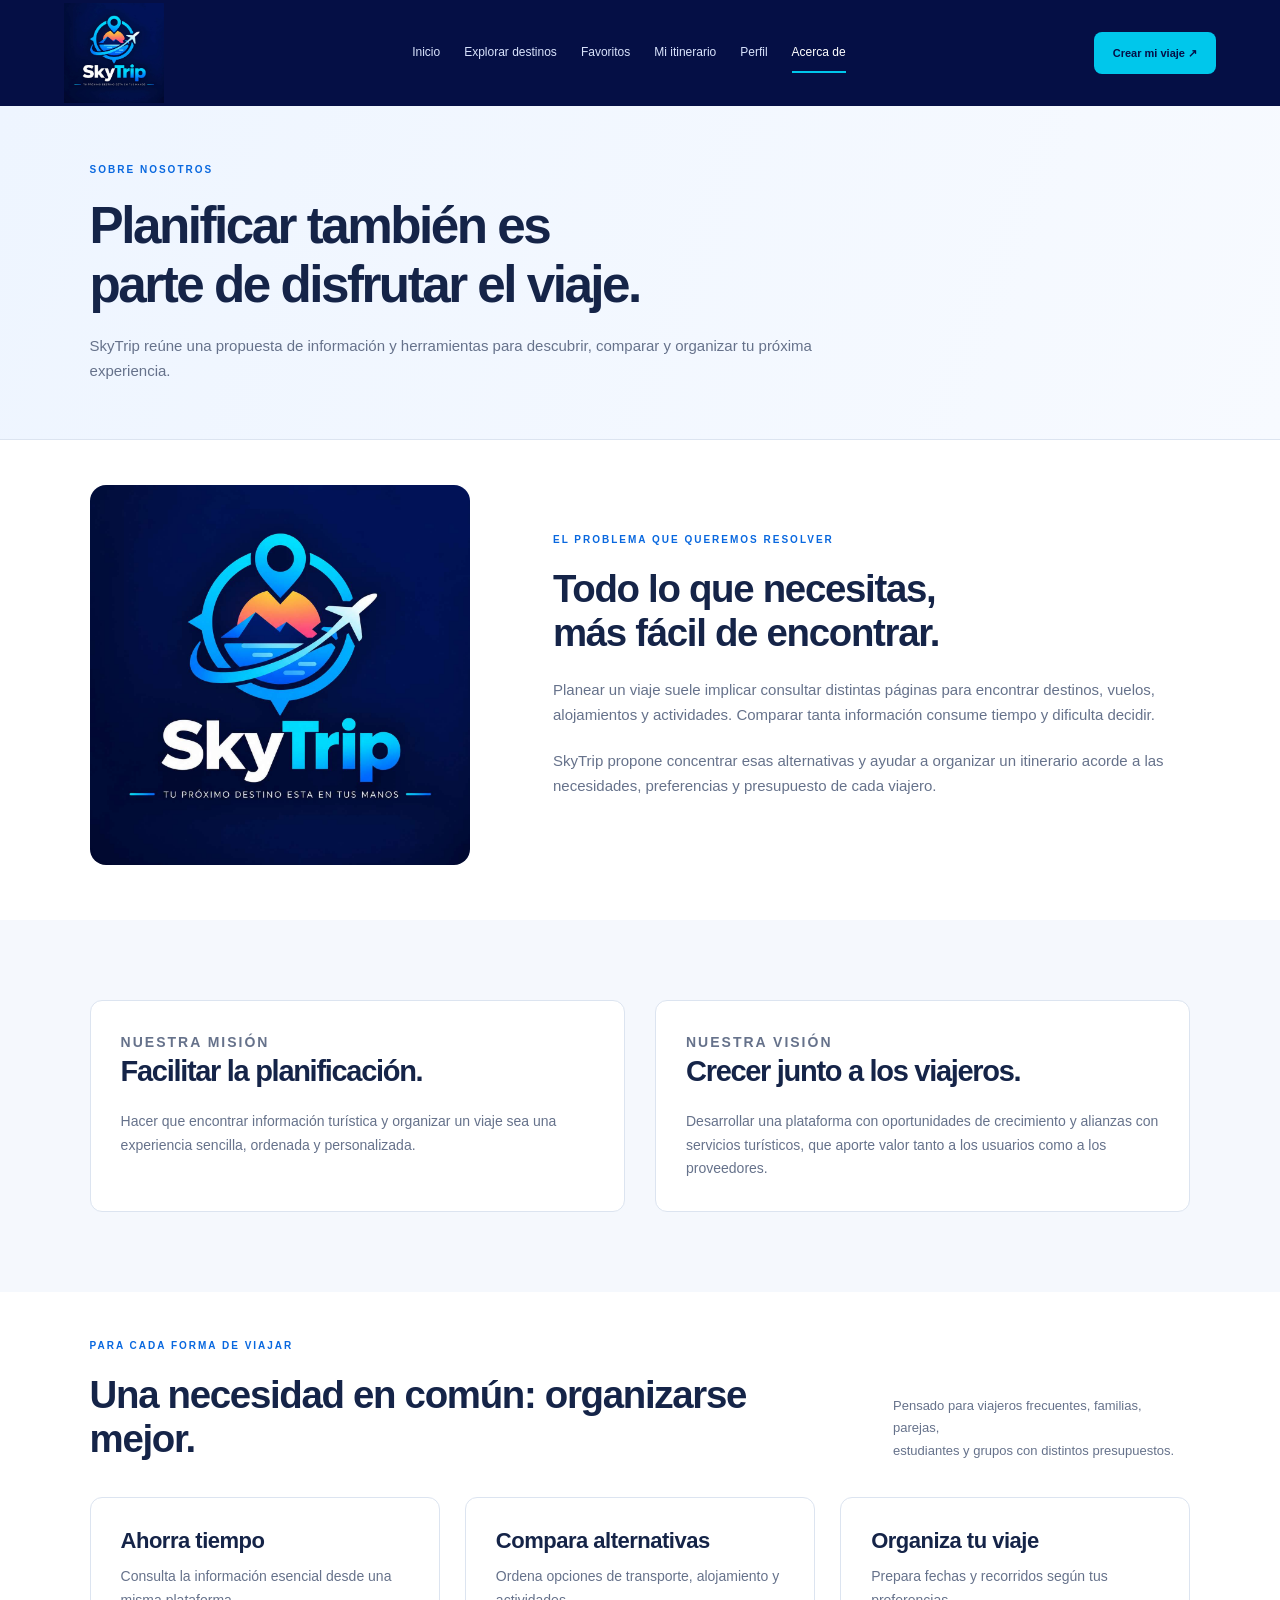
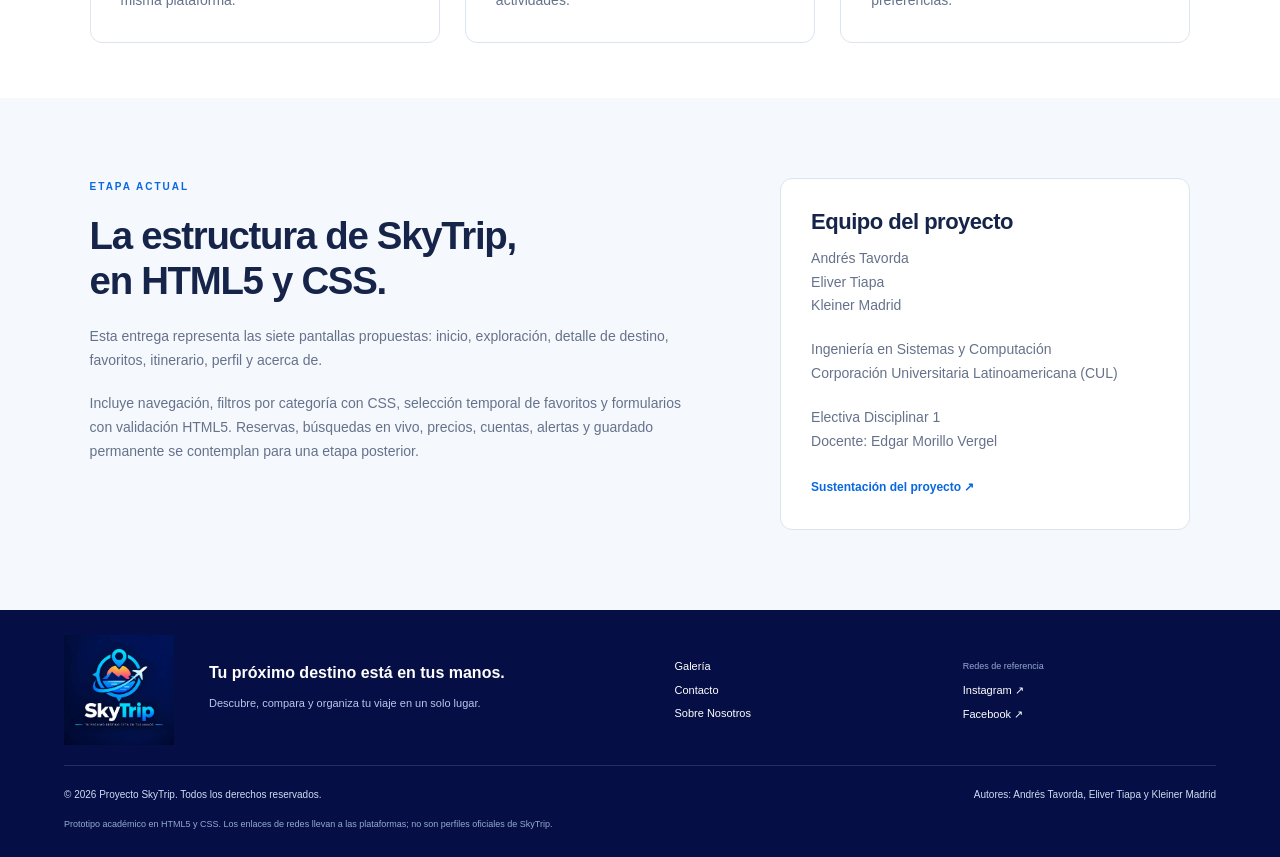
==== acerca.html @ 0e2a4b4e "Desarrollar estructura SkyTrip segun documento con HTML y CSS" ====
<!doctype html>
<html lang="es"><head><meta charset="utf-8"><meta name="viewport" content="width=device-width, initial-scale=1"><meta name="description" content="Proyecto SkyTrip: descubre destinos, compara alternativas y organiza tu itinerario."><meta name="theme-color" content="#050f45"><title>Acerca de · Proyecto SkyTrip</title><link rel="icon" href="assets/logo-skytrip.jpg"><link rel="stylesheet" href="styles.css"></head>
<body><a class="skip" href="#contenido">Saltar al contenido</a>
<header><a class="brand" href="index.html" aria-label="SkyTrip, inicio"><img src="assets/logo-skytrip.jpg" alt="Logo original SkyTrip: avión, ubicación, montañas y mar" width="100" height="100"></a><nav aria-label="Navegación principal"><a href="index.html">Inicio</a><a href="explorar.html">Explorar destinos</a><a href="favoritos.html">Favoritos</a><a href="itinerario.html">Mi itinerario</a><a href="perfil.html">Perfil</a><a href="acerca.html" aria-current="page">Acerca de</a></nav><a class="button small" href="itinerario.html">Crear mi viaje ↗</a></header>
<main id="contenido"><section class="page-intro"><p class="eyebrow">SOBRE NOSOTROS</p><h1>Planificar también es<br>parte de disfrutar el viaje.</h1><p>SkyTrip reúne una propuesta de información y herramientas para descubrir, comparar y organizar tu próxima experiencia.</p></section><section class="section compact about-intro"><img class="about-logo" src="assets/logo-skytrip.jpg" alt="Logo original incluido en el documento de SkyTrip"><div><p class="eyebrow">EL PROBLEMA QUE QUEREMOS RESOLVER</p><h2>Todo lo que necesitas,<br>más fácil de encontrar.</h2><p>Planear un viaje suele implicar consultar distintas páginas para encontrar destinos, vuelos, alojamientos y actividades. Comparar tanta información consume tiempo y dificulta decidir.</p><p>SkyTrip propone concentrar esas alternativas y ayudar a organizar un itinerario acorde a las necesidades, preferencias y presupuesto de cada viajero.</p></div></section><section class="section mission-grid"><article class="info-card"><p class="eyebrow">NUESTRA MISIÓN</p><h2>Facilitar la planificación.</h2><p>Hacer que encontrar información turística y organizar un viaje sea una experiencia sencilla, ordenada y personalizada.</p></article><article class="info-card"><p class="eyebrow">NUESTRA VISIÓN</p><h2>Crecer junto a los viajeros.</h2><p>Desarrollar una plataforma con oportunidades de crecimiento y alianzas con servicios turísticos, que aporte valor tanto a los usuarios como a los proveedores.</p></article></section><section class="section compact"><div class="section-heading"><div><p class="eyebrow">PARA CADA FORMA DE VIAJAR</p><h2>Una necesidad en común: organizarse mejor.</h2></div><p>Pensado para viajeros frecuentes, familias, parejas,<br>estudiantes y grupos con distintos presupuestos.</p></div><div class="cards"><article class="info-card"><h3>Ahorra tiempo</h3><p>Consulta la información esencial desde una misma plataforma.</p></article><article class="info-card"><h3>Compara alternativas</h3><p>Ordena opciones de transporte, alojamiento y actividades.</p></article><article class="info-card"><h3>Organiza tu viaje</h3><p>Prepara fechas y recorridos según tus preferencias.</p></article></div></section><section class="section project-stage"><div><p class="eyebrow">ETAPA ACTUAL</p><h2>La estructura de SkyTrip,<br>en HTML5 y CSS.</h2><p>Esta entrega representa las siete pantallas propuestas: inicio, exploración, detalle de destino, favoritos, itinerario, perfil y acerca de.</p><p>Incluye navegación, filtros por categoría con CSS, selección temporal de favoritos y formularios con validación HTML5. Reservas, búsquedas en vivo, precios, cuentas, alertas y guardado permanente se contemplan para una etapa posterior.</p></div><div class="credits-panel"><h3>Equipo del proyecto</h3><p>Andrés Tavorda<br>Eliver Tiapa<br>Kleiner Madrid</p><p>Ingeniería en Sistemas y Computación<br>Corporación Universitaria Latinoamericana (CUL)</p><p>Electiva Disciplinar 1<br>Docente: Edgar Morillo Vergel</p><a class="text-link" href="https://youtu.be/shBnPCukNRo" target="_blank" rel="noopener noreferrer">Sustentación del proyecto ↗</a></div></section></main>
<footer><div class="footer-top"><a href="index.html"><img src="assets/logo-skytrip.jpg" alt="SkyTrip" width="110" height="110"></a><div><strong>Tu próximo destino está en tus manos.</strong><p>Descubre, compara y organiza tu viaje en un solo lugar.</p></div><div><a href="index.html#galeria">Galería</a><a href="index.html#contacto">Contacto</a><a href="acerca.html">Sobre Nosotros</a></div><div><small>Redes de referencia</small><a href="https://www.instagram.com/" target="_blank" rel="noopener noreferrer">Instagram ↗</a><a href="https://www.facebook.com/" target="_blank" rel="noopener noreferrer">Facebook ↗</a></div></div><div class="footer-bottom"><span>© 2026 Proyecto SkyTrip. Todos los derechos reservados.</span><span>Autores: Andrés Tavorda, Eliver Tiapa y Kleiner Madrid</span></div><small>Prototipo académico en HTML5 y CSS. Los enlaces de redes llevan a las plataformas; no son perfiles oficiales de SkyTrip.</small></footer></body></html>
---- styles.css ----
/* Proyecto SkyTrip: HTML5 y CSS */
:root{--navy:#050f45;--blue:#0968df;--cyan:#00c7eb;--ink:#152448;--muted:#66728b;--paper:#f5f8fd;--line:#dce4f0}
*{box-sizing:border-box}html{scroll-behavior:smooth;scroll-padding-top:25px}body{margin:0;color:var(--ink);background:white;font:15px/1.7 Arial,Helvetica,sans-serif}a{color:inherit;text-decoration:none}img{display:block;max-width:100%}button,input,textarea,select{font:inherit}a,button,input,select,textarea,summary{touch-action:manipulation}a:focus-visible,button:focus-visible,input:focus-visible,textarea:focus-visible,select:focus-visible,summary:focus-visible{outline:3px solid #ef9c2e;outline-offset:5px}h1,h2,h3,p{margin-top:0}h1,h2,h3{line-height:1.15}h1{font-size:clamp(36px,4.5vw,66px);letter-spacing:-2.5px;margin-bottom:24px}h2{font-size:clamp(28px,3vw,42px);letter-spacing:-1.3px;margin-bottom:22px}h3{font-size:22px;letter-spacing:-.5px;margin-bottom:12px}p{margin-bottom:20px}.skip{position:absolute;top:-100px;z-index:10;background:white;padding:15px}.skip:focus{top:8px}
header{background:var(--navy);color:white;display:flex;align-items:center;justify-content:space-between;gap:25px;padding:0 5%;min-height:106px}.brand{flex-shrink:0}.brand img{width:100px;height:100px;object-fit:contain}nav{display:flex;flex-wrap:wrap;justify-content:center;gap:24px}nav a{font-size:12px;padding:9px 0;color:#d9e3fc;border-bottom:2px solid transparent}nav a:hover,nav a[aria-current]{color:white;border-bottom-color:var(--cyan)}.button{display:inline-flex;align-items:center;justify-content:center;gap:15px;padding:14px 24px;border:1px solid transparent;border-radius:8px;background:var(--blue);color:white;font-size:13px;font-weight:bold;cursor:pointer;transition:transform .2s,background .2s}.button:hover{background:#0854b7;transform:translateY(-2px)}.button.small{padding:11px 18px;background:var(--cyan);color:var(--navy);font-size:11px;white-space:nowrap}.button.outline{border-color:#ffffff85;background:#ffffff0a}.button.secondary{background:#eaf2ff;color:var(--blue)}
.hero{position:relative;min-height:570px;color:white;background:var(--navy);overflow:hidden}.hero-photo,.hero-overlay{position:absolute;inset:0;width:100%;height:100%;object-fit:cover}.hero-overlay{background:linear-gradient(90deg,#040e45e8 0%,#06164bad 40%,#07153c25 100%)}.hero-copy{position:relative;padding:90px 7% 110px;max-width:1000px}.hero-copy>p:not(.eyebrow){color:#e3edff;font-size:17px}.eyebrow{font-size:10px;font-weight:bold;letter-spacing:2px;color:var(--blue);margin-bottom:19px}.hero .eyebrow{color:#73e5ff}.actions{display:flex;flex-wrap:wrap;gap:12px;margin-top:28px}.hero-foot{position:absolute;bottom:25px;left:7%;right:7%;display:flex;justify-content:space-between;gap:20px;font-size:9px;letter-spacing:1.8px;color:#dfebff}
.quick-start{margin:-30px 7% 0;position:relative;background:white;border:1px solid var(--line);border-radius:14px;padding:25px 30px;box-shadow:0 12px 40px #10265512;display:flex;align-items:center;gap:35px;justify-content:space-between}.quick-start .eyebrow{font-size:9px;margin-bottom:7px}.quick-start h2{font-size:20px;letter-spacing:-.5px;margin:0}.quick-links{display:flex;flex-wrap:wrap;gap:10px}.quick-links a{padding:10px 14px;border:1px solid var(--line);border-radius:7px;font-size:12px}.quick-links a:hover{border-color:var(--blue);background:#f2f7ff}.section{padding:80px 7%}.compact{padding-top:45px;padding-bottom:55px}.section-heading{display:flex;align-items:flex-end;justify-content:space-between;gap:35px;margin-bottom:35px}.section-heading h2{margin-bottom:0}.section-heading>p{font-size:13px;color:var(--muted);margin:0}.cards{display:grid;grid-template-columns:repeat(3,minmax(0,1fr));gap:25px}.destination-card{border:1px solid var(--line);border-radius:13px;overflow:hidden;background:white;transition:transform .25s,box-shadow .25s}.destination-card:hover{transform:translateY(-5px);box-shadow:0 15px 30px #12224b12}.card-image{height:240px;position:relative;display:block;overflow:hidden}.card-image img{width:100%;height:100%;object-fit:cover;transition:transform .4s}.destination-card:hover img{transform:scale(1.04)}.badge{position:absolute;bottom:16px;left:17px;background:white;border-radius:30px;padding:5px 12px;font-size:10px;font-weight:bold}.card-body{padding:23px}.location{font-size:10px;text-transform:uppercase;letter-spacing:1.5px;color:var(--blue);margin-bottom:10px}.card-body p:not(.location){font-size:13px;color:var(--muted)}.text-link{display:inline-block;font-size:12px;font-weight:bold;color:var(--blue)}.text-link:hover{text-decoration:underline}.card-body .text-link{border-top:1px solid var(--line);width:100%;padding-top:15px}
.how{background:var(--paper);display:grid;grid-template-columns:1fr 1fr;gap:90px}.how>div>p:not(.eyebrow){color:var(--muted);font-size:14px;max-width:470px}.steps article{display:flex;gap:22px;padding:22px 0;border-bottom:1px solid var(--line)}.steps article:first-child{padding-top:0}.steps article>span{display:flex;justify-content:center;align-items:center;width:45px;height:45px;flex-shrink:0;border-radius:12px;background:#e1edff;color:var(--blue);font-weight:bold}.steps h3{font-size:19px}.steps p{color:var(--muted);font-size:13px;margin:0}.gallery{display:grid;grid-template-columns:repeat(3,minmax(0,1fr));gap:20px}.gallery figure{height:270px;margin:0;border-radius:12px;overflow:hidden;position:relative;background:var(--navy)}.gallery img{width:100%;height:100%;object-fit:cover;transition:transform .5s}.gallery figure:hover img{transform:scale(1.08)}.gallery figure:after{content:'';position:absolute;inset:0;background:linear-gradient(0deg,#050f45be,transparent 65%)}.gallery figcaption{position:absolute;z-index:1;bottom:20px;left:22px;color:white;font-size:20px;font-weight:bold}.gallery small{display:block;margin-top:5px;font-size:10px;font-weight:normal}.media-section{padding-top:10px}.media-grid{display:grid;grid-template-columns:1.5fr 1fr;gap:30px}video{width:100%;aspect-ratio:16/9;object-fit:cover;border-radius:12px;background:var(--navy)}.caption,.subtle{color:var(--muted);font-size:11px}.caption{margin:12px 0}.audio-panel{background:#eaf3ff;border-radius:12px;padding:35px}.music-symbol{display:block;font-size:40px;color:var(--blue);margin-bottom:20px}.audio-panel p{font-size:13px;color:var(--muted)}audio{width:100%;margin:10px 0}.audio-panel small{color:var(--muted);font-size:10px}
.contact{display:grid;grid-template-columns:1fr 1fr;gap:80px;background:var(--paper)}.contact>div>p:not(.eyebrow){color:var(--muted);max-width:400px}label{display:block;font-size:12px;font-weight:bold;margin:18px 0 8px}input,textarea,select{width:100%;padding:12px 14px;border:1px solid #cbd6e8;border-radius:7px;color:var(--ink);background:white;min-width:0}textarea{resize:vertical}form .button{margin-top:22px}.form-note{font-size:11px;color:var(--muted)}.notice{padding:16px 20px;border-radius:8px;background:#eaf3ff;color:#244375;font-size:12px}.target-note{display:none;margin-top:20px}.target-note:target{display:block}footer{background:var(--navy);color:white;padding:25px 5%}.footer-top{display:grid;grid-template-columns:auto 1.7fr 1fr 1fr;align-items:center;gap:35px;padding-bottom:20px}.footer-top strong{font-size:16px}.footer-top p{font-size:11px;color:#b8c8ec;margin:8px 0}.footer-top>div>a{display:block;font-size:11px;margin:5px 0}.footer-top small{color:#95a8d1;font-size:9px}.footer-bottom{border-top:1px solid #ffffff22;padding-top:20px;display:flex;justify-content:space-between;gap:20px;font-size:10px;color:#d0dcf3}footer>small{display:block;font-size:9px;color:#96a9d0;margin-top:14px}
.page-intro{padding:55px 7%;background:linear-gradient(110deg,#eef5ff,#f7faff);border-bottom:1px solid var(--line)}.page-intro h1{font-size:clamp(34px,4vw,54px);margin-bottom:18px}.page-intro>p:last-child{max-width:760px;color:var(--muted);margin-bottom:0}.explorer>h2{font-size:25px;letter-spacing:-.6px;margin-bottom:10px}.explorer>p{color:var(--muted);font-size:13px}.filters{display:flex;flex-wrap:wrap;gap:10px;margin-bottom:30px}.filters input{position:absolute;opacity:0;width:1px;height:1px}.filters label{margin:0;border:1px solid var(--line);border-radius:25px;padding:9px 20px;cursor:pointer;font-size:12px}.filters input:checked+label{background:var(--blue);color:white;border-color:var(--blue)}.filters input:focus-visible+label{outline:3px solid #ef9c2e;outline-offset:3px}.explorer:has(#naturaleza:checked) .destination-card:not(.naturaleza),.explorer:has(#playa:checked) .destination-card:not(.playa),.explorer:has(#ciudad:checked) .destination-card:not(.ciudad),.explorer:has(#aventura:checked) .destination-card:not(.aventura){display:none}.subtle{margin:23px 0 0}.comparison{background:var(--paper)}.info-card{padding:30px;background:white;border:1px solid var(--line);border-radius:12px}.info-card p{color:var(--muted);font-size:14px;margin-bottom:0}.breadcrumb{display:inline-block;font-size:12px;color:var(--blue);margin-bottom:30px}.destination-hero{display:grid;grid-template-columns:1fr 1fr;align-items:center;gap:55px}.destination-hero>img{width:100%;height:350px;object-fit:cover;border-radius:16px}.destination-hero h1{font-size:48px}.destination-hero p:not(.eyebrow){color:var(--muted)}.detail-layout{display:grid;grid-template-columns:1.8fr 1fr;gap:50px;margin-top:60px;align-items:start}.detail-layout h2{font-size:28px}details{border:1px solid var(--line);border-radius:9px;margin-bottom:13px;background:white}summary{cursor:pointer;padding:18px 20px;font-weight:bold;font-size:14px}details>p,details>dl{margin:0 20px 20px;color:var(--muted);font-size:14px}details[open] summary{color:var(--blue)}dl{display:grid;grid-template-columns:1fr 1fr;gap:10px}dt{color:var(--muted);font-size:10px}dd{margin:5px 0 0;font-weight:bold;color:var(--ink)}.side-panel{background:var(--paper);border:1px solid var(--line);border-radius:12px;padding:30px}.side-panel p,.side-panel li{font-size:13px;color:var(--muted)}.side-panel h2{font-size:26px}.side-panel ul{padding-left:18px;margin:20px 0}
.favorite-options{display:flex;flex-wrap:wrap;gap:12px;margin:25px 0 40px}.favorite-options>div{position:relative}.favorite-options input{position:absolute;opacity:0;width:1px;height:1px}.favorite-options label{border:1px solid var(--line);border-radius:30px;padding:10px 18px;margin:0;cursor:pointer}.favorite-options input:checked+label{background:#e5f1ff;border-color:var(--blue);color:var(--blue)}.favorite-options input:focus-visible+label{outline:3px solid #ef9c2e;outline-offset:3px}.empty-favorites{padding:40px;border:1px dashed #becde3;background:var(--paper);border-radius:12px;color:var(--muted)}.favorites-grid .destination-card{display:none}.favorites-page:has(input:checked) .empty-favorites{display:none}
.favorites-page:has(#fav-cartagena:checked) .saved-cartagena,.favorites-page:has(#fav-alpes:checked) .saved-alpes,.favorites-page:has(#fav-londres:checked) .saved-londres,.favorites-page:has(#fav-bali:checked) .saved-bali,.favorites-page:has(#fav-bosque:checked) .saved-bosque,.favorites-page:has(#fav-desierto:checked) .saved-desierto{display:block}
.spaced{margin-top:30px}.planner-layout,.profile-layout{display:grid;grid-template-columns:1.2fr 1fr;gap:60px;align-items:start}.planner-layout>div>h2,.profile-layout h2{font-size:28px}.panel-form{background:white;border:1px solid var(--line);border-radius:12px;padding:30px}.field-row{display:grid;grid-template-columns:1fr 1fr;gap:18px}.timeline{padding-left:23px}.timeline li{padding:10px 0 20px 12px}.timeline span{font-size:10px;color:var(--blue);font-weight:bold;letter-spacing:1.5px}.timeline h3{font-size:18px;margin:8px 0 10px}.timeline p{margin:0}.profile-layout{grid-template-columns:1fr 2fr}.profile-summary{text-align:center}.avatar{display:flex;width:80px;height:80px;margin:0 auto 20px;border-radius:50%;justify-content:center;align-items:center;background:#dfebff;color:var(--blue);font-size:40px}fieldset{margin:25px 0;padding:18px;border:1px solid var(--line);border-radius:8px}legend{font-size:12px;font-weight:bold;padding:0 5px}.check-label{font-weight:normal;display:inline-flex;align-items:center;gap:7px;margin:5px 15px 5px 0}.check-label input{width:auto}.about-intro{display:grid;grid-template-columns:1fr 1.6fr;gap:65px;align-items:center}.about-logo{width:100%;max-width:380px;border-radius:16px}.about-intro p:not(.eyebrow){color:var(--muted)}.mission-grid{display:grid;grid-template-columns:1fr 1fr;gap:30px;background:var(--paper)}.mission-grid h2{font-size:29px}.project-stage{background:var(--paper);display:grid;grid-template-columns:1.5fr 1fr;gap:75px}.project-stage p:not(.eyebrow){color:var(--muted);font-size:14px}.credits-panel{background:white;padding:30px;border:1px solid var(--line);border-radius:12px}
@media(min-width:1600px){.section,.page-intro{padding-left:max(7%,calc((100vw - 1400px)/2));padding-right:max(7%,calc((100vw - 1400px)/2))}}
@media(max-width:1050px){header{gap:20px;padding:0 4%}nav{gap:16px}header>.button{display:none}.quick-start{align-items:flex-start;flex-direction:column;gap:20px}.how{gap:45px}.card-image{height:210px}.footer-top{gap:25px}}
@media(max-width:760px){header{flex-direction:column;gap:0;padding-bottom:16px}.brand img{width:88px;height:88px}nav{gap:6px 18px}nav a{font-size:11px;padding:4px 0}.hero-copy{padding:70px 6% 95px}.hero{min-height:510px}.hero-photo{object-position:65% center}.hero-overlay{background:linear-gradient(90deg,#040e45de,#06164b70)}.hero-copy>p:not(.eyebrow){font-size:14px}.hero-foot{font-size:7px;letter-spacing:1px}.hero-foot span:last-child{display:none}h1{font-size:43px;letter-spacing:-1.8px}.quick-start{margin:-20px 5% 0;padding:22px}.quick-start h2{font-size:18px}.quick-links{gap:8px}.quick-links a{font-size:10px;padding:8px 11px}.section{padding:55px 5%}.compact{padding-top:30px}.section-heading{display:block}.section-heading>p{margin-top:20px}.cards{grid-template-columns:repeat(2,minmax(0,1fr));gap:18px}.card-image{height:200px}.card-body{padding:18px}.card-body h3{font-size:20px}.how,.contact,.media-grid,.planner-layout,.profile-layout,.about-intro,.project-stage{grid-template-columns:1fr;gap:30px}.how .steps{margin-top:10px}.gallery{grid-template-columns:repeat(2,minmax(0,1fr));gap:12px}.gallery figure{height:230px}.gallery figcaption{left:15px;font-size:17px}.audio-panel{padding:28px}.footer-top{grid-template-columns:auto 1fr;gap:20px}.footer-bottom{flex-direction:column;gap:10px}.footer-top>a>img{width:90px;height:90px}.page-intro{padding:40px 5%}.destination-hero{grid-template-columns:1fr;gap:25px}.destination-hero>img{height:280px}.destination-hero h1{font-size:39px}.detail-layout{grid-template-columns:1fr;margin-top:40px;gap:25px}.about-logo{max-width:260px}.mission-grid{grid-template-columns:1fr}.profile-summary{text-align:left}.avatar{margin-left:0}}
@media(max-width:480px){.cards{grid-template-columns:1fr}.card-image{height:250px}.hero-copy h1{font-size:39px}.hero-copy{padding-top:60px}.hero .actions{gap:10px}.hero .actions .button{padding:12px 16px;font-size:12px}.gallery figure{height:200px}.gallery figcaption{font-size:15px}.field-row{grid-template-columns:1fr;gap:0}.panel-form,.side-panel,.info-card{padding:23px}.filters{gap:8px}.filters label{padding:8px 13px;font-size:11px}.favorite-options label{font-size:11px;padding:9px 13px}.footer-top{grid-template-columns:1fr 1fr}}
@media(prefers-reduced-motion:reduce){html{scroll-behavior:auto}*,*:before,*:after{transition:none!important}}

.source-note{padding:0 7% 35px;font-size:11px;color:var(--muted)}.source-note a{color:var(--blue);text-decoration:underline}.table-wrap{overflow-x:auto;padding:0 20px 20px}table{width:100%;border-collapse:collapse;font-size:12px;text-align:left}caption{text-align:left;color:var(--muted);font-size:11px;padding-bottom:15px}th,td{padding:14px;border-bottom:1px solid var(--line);vertical-align:top}thead{background:var(--paper)}
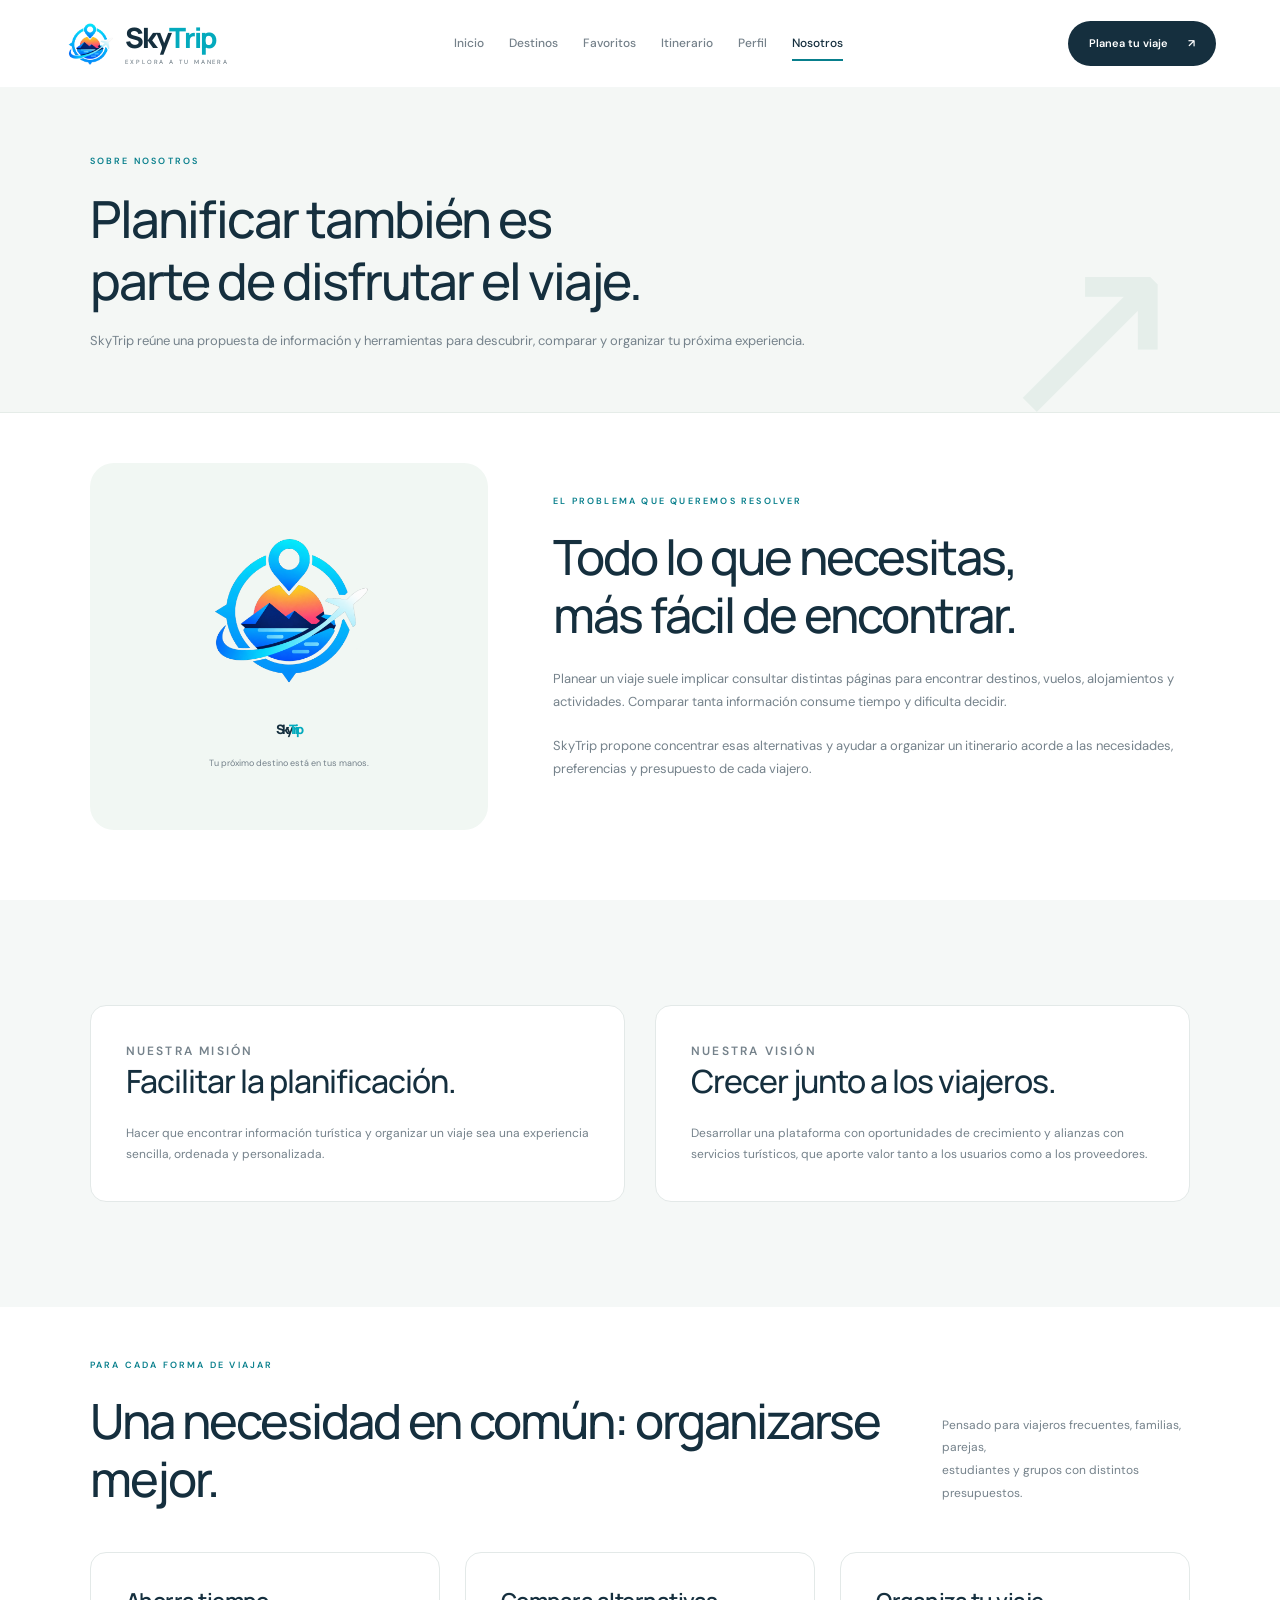
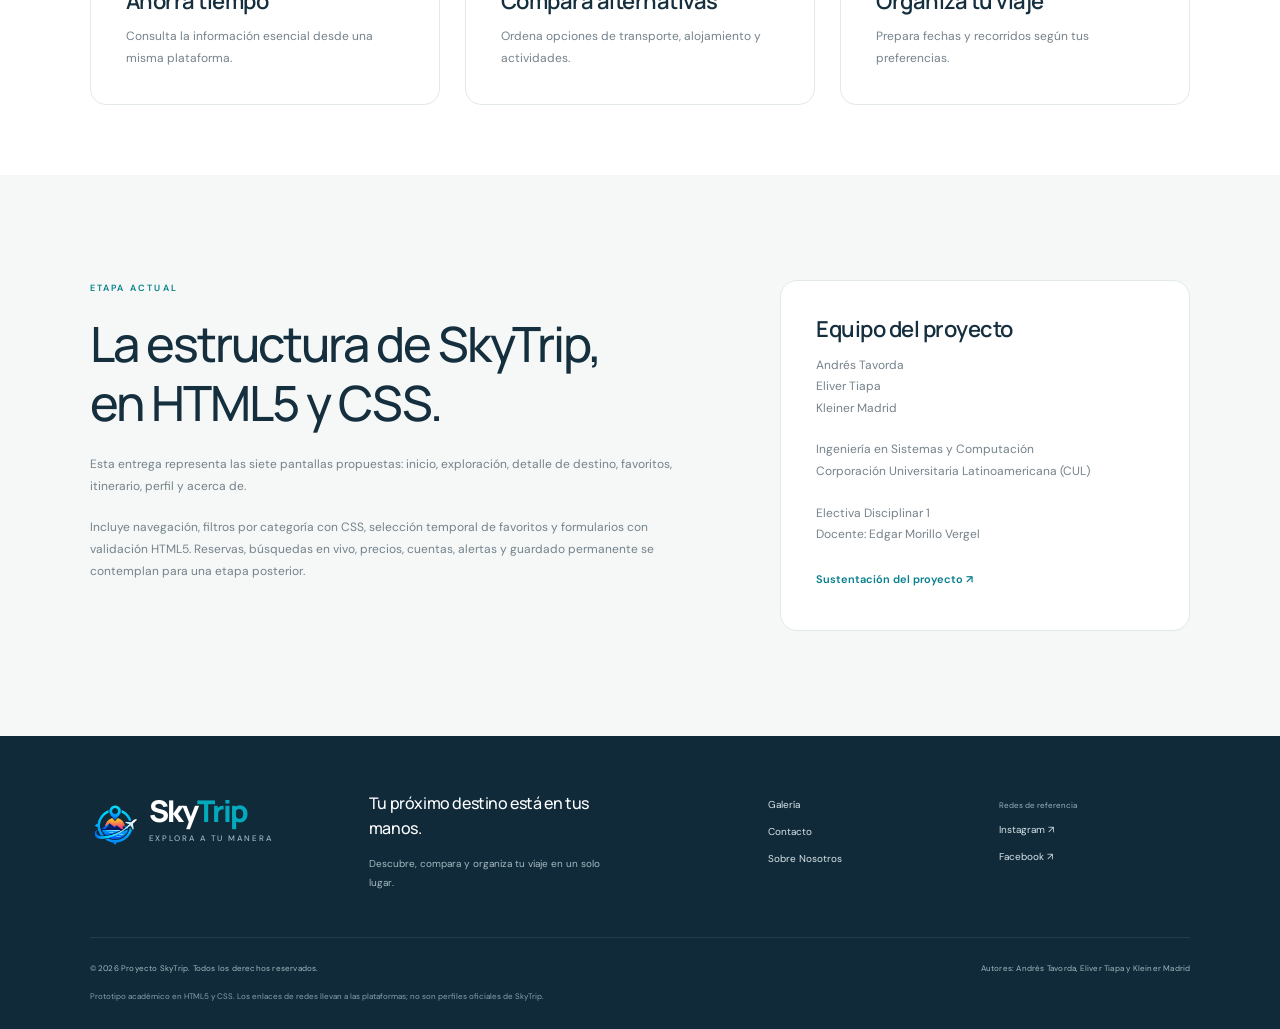
==== commit f0f0cda6: "Redisenar SkyTrip con logo transparente y animaciones CSS" ====
--- a/acerca.html
+++ b/acerca.html
@@ -1,6 +1,149 @@
 <!doctype html>
-<html lang="es"><head><meta charset="utf-8"><meta name="viewport" content="width=device-width, initial-scale=1"><meta name="description" content="Proyecto SkyTrip: descubre destinos, compara alternativas y organiza tu itinerario."><meta name="theme-color" content="#050f45"><title>Acerca de · Proyecto SkyTrip</title><link rel="icon" href="assets/logo-skytrip.jpg"><link rel="stylesheet" href="styles.css"></head>
-<body><a class="skip" href="#contenido">Saltar al contenido</a>
-<header><a class="brand" href="index.html" aria-label="SkyTrip, inicio"><img src="assets/logo-skytrip.jpg" alt="Logo original SkyTrip: avión, ubicación, montañas y mar" width="100" height="100"></a><nav aria-label="Navegación principal"><a href="index.html">Inicio</a><a href="explorar.html">Explorar destinos</a><a href="favoritos.html">Favoritos</a><a href="itinerario.html">Mi itinerario</a><a href="perfil.html">Perfil</a><a href="acerca.html" aria-current="page">Acerca de</a></nav><a class="button small" href="itinerario.html">Crear mi viaje ↗</a></header>
-<main id="contenido"><section class="page-intro"><p class="eyebrow">SOBRE NOSOTROS</p><h1>Planificar también es<br>parte de disfrutar el viaje.</h1><p>SkyTrip reúne una propuesta de información y herramientas para descubrir, comparar y organizar tu próxima experiencia.</p></section><section class="section compact about-intro"><img class="about-logo" src="assets/logo-skytrip.jpg" alt="Logo original incluido en el documento de SkyTrip"><div><p class="eyebrow">EL PROBLEMA QUE QUEREMOS RESOLVER</p><h2>Todo lo que necesitas,<br>más fácil de encontrar.</h2><p>Planear un viaje suele implicar consultar distintas páginas para encontrar destinos, vuelos, alojamientos y actividades. Comparar tanta información consume tiempo y dificulta decidir.</p><p>SkyTrip propone concentrar esas alternativas y ayudar a organizar un itinerario acorde a las necesidades, preferencias y presupuesto de cada viajero.</p></div></section><section class="section mission-grid"><article class="info-card"><p class="eyebrow">NUESTRA MISIÓN</p><h2>Facilitar la planificación.</h2><p>Hacer que encontrar información turística y organizar un viaje sea una experiencia sencilla, ordenada y personalizada.</p></article><article class="info-card"><p class="eyebrow">NUESTRA VISIÓN</p><h2>Crecer junto a los viajeros.</h2><p>Desarrollar una plataforma con oportunidades de crecimiento y alianzas con servicios turísticos, que aporte valor tanto a los usuarios como a los proveedores.</p></article></section><section class="section compact"><div class="section-heading"><div><p class="eyebrow">PARA CADA FORMA DE VIAJAR</p><h2>Una necesidad en común: organizarse mejor.</h2></div><p>Pensado para viajeros frecuentes, familias, parejas,<br>estudiantes y grupos con distintos presupuestos.</p></div><div class="cards"><article class="info-card"><h3>Ahorra tiempo</h3><p>Consulta la información esencial desde una misma plataforma.</p></article><article class="info-card"><h3>Compara alternativas</h3><p>Ordena opciones de transporte, alojamiento y actividades.</p></article><article class="info-card"><h3>Organiza tu viaje</h3><p>Prepara fechas y recorridos según tus preferencias.</p></article></div></section><section class="section project-stage"><div><p class="eyebrow">ETAPA ACTUAL</p><h2>La estructura de SkyTrip,<br>en HTML5 y CSS.</h2><p>Esta entrega representa las siete pantallas propuestas: inicio, exploración, detalle de destino, favoritos, itinerario, perfil y acerca de.</p><p>Incluye navegación, filtros por categoría con CSS, selección temporal de favoritos y formularios con validación HTML5. Reservas, búsquedas en vivo, precios, cuentas, alertas y guardado permanente se contemplan para una etapa posterior.</p></div><div class="credits-panel"><h3>Equipo del proyecto</h3><p>Andrés Tavorda<br>Eliver Tiapa<br>Kleiner Madrid</p><p>Ingeniería en Sistemas y Computación<br>Corporación Universitaria Latinoamericana (CUL)</p><p>Electiva Disciplinar 1<br>Docente: Edgar Morillo Vergel</p><a class="text-link" href="https://youtu.be/shBnPCukNRo" target="_blank" rel="noopener noreferrer">Sustentación del proyecto ↗</a></div></section></main>
-<footer><div class="footer-top"><a href="index.html"><img src="assets/logo-skytrip.jpg" alt="SkyTrip" width="110" height="110"></a><div><strong>Tu próximo destino está en tus manos.</strong><p>Descubre, compara y organiza tu viaje en un solo lugar.</p></div><div><a href="index.html#galeria">Galería</a><a href="index.html#contacto">Contacto</a><a href="acerca.html">Sobre Nosotros</a></div><div><small>Redes de referencia</small><a href="https://www.instagram.com/" target="_blank" rel="noopener noreferrer">Instagram ↗</a><a href="https://www.facebook.com/" target="_blank" rel="noopener noreferrer">Facebook ↗</a></div></div><div class="footer-bottom"><span>© 2026 Proyecto SkyTrip. Todos los derechos reservados.</span><span>Autores: Andrés Tavorda, Eliver Tiapa y Kleiner Madrid</span></div><small>Prototipo académico en HTML5 y CSS. Los enlaces de redes llevan a las plataformas; no son perfiles oficiales de SkyTrip.</small></footer></body></html>+<html lang="es">
+<head>
+<meta charset="utf-8">
+<meta name="viewport" content="width=device-width, initial-scale=1">
+<meta name="description" content="Proyecto SkyTrip: descubre destinos, compara alternativas y organiza tu itinerario.">
+<meta name="theme-color" content="#f8fafb">
+<title>Acerca de · Proyecto SkyTrip</title>
+<link rel="icon" href="assets/logo-emblema.png">
+<link rel="stylesheet" href="styles.css?v=20261021-2">
+</head>
+<body>
+<a class="skip" href="#contenido">Saltar al contenido</a>
+<header>
+<a class="brand" href="index.html" aria-label="SkyTrip, inicio">
+<img src="assets/logo-emblema.png" alt="Emblema SkyTrip" width="58" height="58">
+<span class="brand-name">Sky<span>Trip</span>
+<small>EXPLORA A TU MANERA</small>
+</span>
+</a>
+<nav class="desktop-nav" aria-label="Navegación principal">
+<a href="index.html">Inicio</a>
+<a href="explorar.html">Destinos</a>
+<a href="favoritos.html">Favoritos</a>
+<a href="itinerario.html">Itinerario</a>
+<a href="perfil.html">Perfil</a>
+<a href="acerca.html" aria-current="page">Nosotros</a>
+</nav>
+<details class="mobile-menu">
+<summary aria-label="Abrir menú de navegación">
+<span>
+</span>
+<span>
+</span>
+</summary>
+<nav aria-label="Navegación móvil">
+<a href="index.html">Inicio</a>
+<a href="explorar.html">Destinos</a>
+<a href="favoritos.html">Favoritos</a>
+<a href="itinerario.html">Itinerario</a>
+<a href="perfil.html">Perfil</a>
+<a href="acerca.html" aria-current="page">Nosotros</a>
+</nav>
+</details>
+<a class="button small" href="itinerario.html">Planea tu viaje <span class="arrow">↗</span>
+</a>
+</header>
+<main id="contenido">
+<section class="page-intro">
+<p class="eyebrow">SOBRE NOSOTROS</p>
+<h1>Planificar también es<br>parte de disfrutar el viaje.</h1>
+<p>SkyTrip reúne una propuesta de información y herramientas para descubrir, comparar y organizar tu próxima experiencia.</p>
+</section>
+<section class="section compact about-intro">
+<div class="about-logo-panel">
+<img class="about-logo" src="assets/logo-emblema.png" alt="Emblema de SkyTrip sin fondo">
+<p>Sky<span>Trip</span>
+</p>
+<small>Tu próximo destino está en tus manos.</small>
+</div>
+<div>
+<p class="eyebrow">EL PROBLEMA QUE QUEREMOS RESOLVER</p>
+<h2>Todo lo que necesitas,<br>más fácil de encontrar.</h2>
+<p>Planear un viaje suele implicar consultar distintas páginas para encontrar destinos, vuelos, alojamientos y actividades. Comparar tanta información consume tiempo y dificulta decidir.</p>
+<p>SkyTrip propone concentrar esas alternativas y ayudar a organizar un itinerario acorde a las necesidades, preferencias y presupuesto de cada viajero.</p>
+</div>
+</section>
+<section class="section mission-grid">
+<article class="info-card">
+<p class="eyebrow">NUESTRA MISIÓN</p>
+<h2>Facilitar la planificación.</h2>
+<p>Hacer que encontrar información turística y organizar un viaje sea una experiencia sencilla, ordenada y personalizada.</p>
+</article>
+<article class="info-card">
+<p class="eyebrow">NUESTRA VISIÓN</p>
+<h2>Crecer junto a los viajeros.</h2>
+<p>Desarrollar una plataforma con oportunidades de crecimiento y alianzas con servicios turísticos, que aporte valor tanto a los usuarios como a los proveedores.</p>
+</article>
+</section>
+<section class="section compact">
+<div class="section-heading">
+<div>
+<p class="eyebrow">PARA CADA FORMA DE VIAJAR</p>
+<h2>Una necesidad en común: organizarse mejor.</h2>
+</div>
+<p>Pensado para viajeros frecuentes, familias, parejas,<br>estudiantes y grupos con distintos presupuestos.</p>
+</div>
+<div class="cards">
+<article class="info-card">
+<h3>Ahorra tiempo</h3>
+<p>Consulta la información esencial desde una misma plataforma.</p>
+</article>
+<article class="info-card">
+<h3>Compara alternativas</h3>
+<p>Ordena opciones de transporte, alojamiento y actividades.</p>
+</article>
+<article class="info-card">
+<h3>Organiza tu viaje</h3>
+<p>Prepara fechas y recorridos según tus preferencias.</p>
+</article>
+</div>
+</section>
+<section class="section project-stage">
+<div>
+<p class="eyebrow">ETAPA ACTUAL</p>
+<h2>La estructura de SkyTrip,<br>en HTML5 y CSS.</h2>
+<p>Esta entrega representa las siete pantallas propuestas: inicio, exploración, detalle de destino, favoritos, itinerario, perfil y acerca de.</p>
+<p>Incluye navegación, filtros por categoría con CSS, selección temporal de favoritos y formularios con validación HTML5. Reservas, búsquedas en vivo, precios, cuentas, alertas y guardado permanente se contemplan para una etapa posterior.</p>
+</div>
+<div class="credits-panel">
+<h3>Equipo del proyecto</h3>
+<p>Andrés Tavorda<br>Eliver Tiapa<br>Kleiner Madrid</p>
+<p>Ingeniería en Sistemas y Computación<br>Corporación Universitaria Latinoamericana (CUL)</p>
+<p>Electiva Disciplinar 1<br>Docente: Edgar Morillo Vergel</p>
+<a class="text-link" href="https://youtu.be/shBnPCukNRo" target="_blank" rel="noopener noreferrer">Sustentación del proyecto ↗</a>
+</div>
+</section>
+</main>
+<footer>
+<div class="footer-top">
+<a class="brand footer-brand" href="index.html" aria-label="SkyTrip, inicio">
+<img src="assets/logo-emblema.png" alt="Emblema SkyTrip" width="58" height="58">
+<span class="brand-name">Sky<span>Trip</span>
+<small>EXPLORA A TU MANERA</small>
+</span>
+</a>
+<div>
+<strong>Tu próximo destino está en tus manos.</strong>
+<p>Descubre, compara y organiza tu viaje en un solo lugar.</p>
+</div>
+<div>
+<a href="index.html#galeria">Galería</a>
+<a href="index.html#contacto">Contacto</a>
+<a href="acerca.html">Sobre Nosotros</a>
+</div>
+<div>
+<small>Redes de referencia</small>
+<a href="https://www.instagram.com/" target="_blank" rel="noopener noreferrer">Instagram ↗</a>
+<a href="https://www.facebook.com/" target="_blank" rel="noopener noreferrer">Facebook ↗</a>
+</div>
+</div>
+<div class="footer-bottom">
+<span>© 2026 Proyecto SkyTrip. Todos los derechos reservados.</span>
+<span>Autores: Andrés Tavorda, Eliver Tiapa y Kleiner Madrid</span>
+</div>
+<small>Prototipo académico en HTML5 y CSS. Los enlaces de redes llevan a las plataformas; no son perfiles oficiales de SkyTrip.</small>
+</footer>
+</body>
+</html>
--- a/styles.css
+++ b/styles.css
@@ -1,3 +1,73 @@
+@font-face {
+  font-family: 'DM Sans';
+  font-style: normal;
+  font-weight: 400;
+  font-display: swap;
+  src: url(assets/dm-sans-400.ttf) format('truetype');
+}
+@font-face {
+  font-family: 'DM Sans';
+  font-style: normal;
+  font-weight: 500;
+  font-display: swap;
+  src: url(assets/dm-sans-500.ttf) format('truetype');
+}
+@font-face {
+  font-family: 'DM Sans';
+  font-style: normal;
+  font-weight: 600;
+  font-display: swap;
+  src: url(assets/dm-sans-600.ttf) format('truetype');
+}
+@font-face {
+  font-family: 'DM Sans';
+  font-style: normal;
+  font-weight: 700;
+  font-display: swap;
+  src: url(assets/dm-sans-700.ttf) format('truetype');
+}
+@font-face {
+  font-family: 'Manrope';
+  font-style: normal;
+  font-weight: 400;
+  font-display: swap;
+  src: url(assets/manrope-400.ttf) format('truetype');
+}
+@font-face {
+  font-family: 'Manrope';
+  font-style: normal;
+  font-weight: 500;
+  font-display: swap;
+  src: url(assets/manrope-500.ttf) format('truetype');
+}
+@font-face {
+  font-family: 'Manrope';
+  font-style: normal;
+  font-weight: 600;
+  font-display: swap;
+  src: url(assets/manrope-600.ttf) format('truetype');
+}
+@font-face {
+  font-family: 'Manrope';
+  font-style: normal;
+  font-weight: 700;
+  font-display: swap;
+  src: url(assets/manrope-700.ttf) format('truetype');
+}
+@font-face {
+  font-family: 'Manrope';
+  font-style: normal;
+  font-weight: 800;
+  font-display: swap;
+  src: url(assets/manrope-800.ttf) format('truetype');
+}
+@font-face {
+  font-family: 'Playfair Display';
+  font-style: italic;
+  font-weight: 500;
+  font-display: swap;
+  src: url(assets/playfair-display-500.ttf) format('truetype');
+}
 /* Proyecto SkyTrip: HTML5 y CSS */
 :root{--navy:#050f45;--blue:#0968df;--cyan:#00c7eb;--ink:#152448;--muted:#66728b;--paper:#f5f8fd;--line:#dce4f0}
 *{box-sizing:border-box}html{scroll-behavior:smooth;scroll-padding-top:25px}body{margin:0;color:var(--ink);background:white;font:15px/1.7 Arial,Helvetica,sans-serif}a{color:inherit;text-decoration:none}img{display:block;max-width:100%}button,input,textarea,select{font:inherit}a,button,input,select,textarea,summary{touch-action:manipulation}a:focus-visible,button:focus-visible,input:focus-visible,textarea:focus-visible,select:focus-visible,summary:focus-visible{outline:3px solid #ef9c2e;outline-offset:5px}h1,h2,h3,p{margin-top:0}h1,h2,h3{line-height:1.15}h1{font-size:clamp(36px,4.5vw,66px);letter-spacing:-2.5px;margin-bottom:24px}h2{font-size:clamp(28px,3vw,42px);letter-spacing:-1.3px;margin-bottom:22px}h3{font-size:22px;letter-spacing:-.5px;margin-bottom:12px}p{margin-bottom:20px}.skip{position:absolute;top:-100px;z-index:10;background:white;padding:15px}.skip:focus{top:8px}
@@ -17,3 +87,29 @@
 @media(prefers-reduced-motion:reduce){html{scroll-behavior:auto}*,*:before,*:after{transition:none!important}}
 
 .source-note{padding:0 7% 35px;font-size:11px;color:var(--muted)}.source-note a{color:var(--blue);text-decoration:underline}.table-wrap{overflow-x:auto;padding:0 20px 20px}table{width:100%;border-collapse:collapse;font-size:12px;text-align:left}caption{text-align:left;color:var(--muted);font-size:11px;padding-bottom:15px}th,td{padding:14px;border-bottom:1px solid var(--line);vertical-align:top}thead{background:var(--paper)}
+
+/* Nueva dirección visual de SkyTrip */
+:root{--navy:#102a3a;--blue:#087f8c;--cyan:#00b8cb;--ink:#152f3e;--muted:#75828b;--paper:#f5f8f7;--line:#e3e9e8;--ease:cubic-bezier(.22,1,.36,1)}
+html{scroll-padding-top:110px}body{font-family:'DM Sans',sans-serif;font-size:14px;line-height:1.8;-webkit-font-smoothing:antialiased}h1,h2,h3{font-family:'Manrope',sans-serif;line-height:1.2}h1,h2{font-weight:500;letter-spacing:-2px}h2{font-size:clamp(32px,3.8vw,52px)}h3{font-weight:600;letter-spacing:-.5px}h1 em,h2 em{font-family:'Playfair Display',Georgia,serif;font-weight:500;letter-spacing:-1.6px}.eyebrow{font-size:9px;letter-spacing:2.2px;font-weight:600;color:var(--blue)}
+header{position:sticky;top:0;z-index:30;height:88px;min-height:0;padding:0 5%;gap:25px;flex-direction:row;background:#ffffffed;backdrop-filter:blur(20px);color:var(--ink);border-bottom:1px solid #e6eceb70}.brand{display:inline-flex;align-items:center;gap:9px}.brand>img{width:52px;height:52px;object-fit:contain;transition:transform .5s var(--ease)}.brand:hover>img{transform:rotate(-8deg)}.brand-name{display:block;font-family:'Manrope',sans-serif;font-weight:800;font-size:28px;letter-spacing:-1.6px;line-height:1}.brand-name>span{color:#03aabd}.brand-name small{display:block;margin-top:8px;font-family:'DM Sans',sans-serif;font-weight:500;font-size:6px;letter-spacing:1.9px;color:var(--muted)}nav{gap:25px}nav>a{position:relative;font-size:12px;font-weight:500;color:#75818a;padding:12px 0;border:0;transition:color .25s}nav>a:after{content:'';position:absolute;bottom:5px;left:0;width:100%;height:2px;background:var(--blue);transform:scaleX(0);transform-origin:left;transition:transform .35s var(--ease)}nav>a:hover,nav>a[aria-current]{color:var(--ink);border:0}nav>a:hover:after,nav>a[aria-current]:after{transform:scaleX(1)}.mobile-menu{display:none}.button{display:inline-flex;align-items:center;justify-content:space-between;gap:30px;padding:16px 24px;border:1px solid transparent;border-radius:100px;background:var(--ink);color:white;font-size:12px;font-weight:600;transition:background .3s,box-shadow .35s,transform .4s var(--ease)}.button:hover{background:var(--blue);box-shadow:0 12px 25px #087f8c20;transform:translateY(-3px)}.button.small{display:inline-flex;padding:12px 20px;background:var(--ink);color:white;font-size:11px;gap:20px}.button.secondary{background:#eaf4f3;color:var(--ink)}.arrow{display:inline-block;transition:transform .35s var(--ease)}a:hover .arrow{transform:translate(3px,-3px)}
+.hero{height:640px;min-height:600px;margin:0 22px;border-radius:24px;isolation:isolate;background:var(--navy)}.hero-photo{object-position:center 55%;animation:landscape-drift 24s ease-in-out infinite alternate}.hero-overlay{z-index:1;background:linear-gradient(90deg,#092b3ddd 0%,#0c314b85 43%,#0d364012 80%),linear-gradient(0deg,#0a283b40,transparent 40%)}.hero-copy{z-index:2;padding:105px 6.5% 100px;max-width:1050px}.hero-copy>.eyebrow{display:flex;align-items:center;gap:11px;color:#e1f9f6;font-size:8px;letter-spacing:2px}.status-dot{display:inline-block;width:6px;height:6px;border-radius:50%;background:#9be4cf;box-shadow:0 0 0 5px #9be4cf15}.hero h1{font-size:clamp(52px,5.7vw,82px);line-height:1.08;letter-spacing:-3px;font-weight:500;margin:27px 0}.hero h1 em{color:#b5e8db}.hero-copy>p:not(.eyebrow){font-size:13px;line-height:1.9;color:#e0ebe9;max-width:490px}.actions{gap:24px;align-items:center;margin-top:32px}.hero-button{background:white;color:var(--ink);padding:17px 24px}.hero-button:hover{background:#b5e8db;color:var(--ink)}.hero-secondary{display:flex;align-items:center;gap:10px;color:white;font-size:11px}.play-icon{display:flex;align-items:center;justify-content:center;width:37px;height:37px;border:1px solid #ffffff60;border-radius:50%;font-size:16px;transition:background .3s,transform .4s var(--ease)}.hero-secondary:hover .play-icon{background:#ffffff25;transform:translateY(3px)}.hero-caption{display:flex;align-items:center;gap:14px;font-size:7px;letter-spacing:2px;color:#cee4df;margin-top:43px}.caption-line{height:1px;width:35px;background:#ffffff60}.hero-postcard{position:absolute;bottom:82px;right:7%;z-index:3;display:flex;align-items:center;gap:19px;padding:22px 27px;background:#ffffffd9;backdrop-filter:blur(16px);border:1px solid #ffffff7a;border-radius:16px;box-shadow:0 20px 40px #0c27371a;color:var(--ink);transform:rotate(-4deg);animation:postcard-float 7s ease-in-out infinite}.postcard-icon{font-size:38px;font-family:Georgia,serif;color:var(--blue)}.hero-postcard small{font-size:6px;letter-spacing:1.5px;font-weight:600;color:#5d777c}.hero-postcard p{font-family:'Manrope',sans-serif;font-size:15px;line-height:1.4;margin:6px 0 0}.hero-coordinate{position:absolute;bottom:25px;right:35px;z-index:2;font-size:7px;letter-spacing:1.5px;color:#e8f2ed}.hero-copy>*{animation:rise-in 1s var(--ease) both}.hero-copy>h1{animation-delay:.12s}.hero-copy>p:not(.eyebrow){animation-delay:.24s}.hero-copy>.actions{animation-delay:.36s}.hero-caption{animation-delay:.48s}
+.quick-start{display:grid;grid-template-columns:repeat(3,minmax(0,1fr));margin:-32px 7% 0;border-radius:17px;box-shadow:0 12px 45px #193e4910;border:1px solid #e5ebea;padding:27px 0;z-index:4;gap:0}.quick-start>a{display:flex;align-items:center;gap:17px;padding:0 28px;border-right:1px solid var(--line)}.quick-start>a:last-child{border:0}.quick-icon{display:flex;align-items:center;justify-content:center;width:42px;height:42px;flex-shrink:0;border-radius:50%;background:#f0f6f3;color:var(--blue);font-size:24px;transition:transform .45s var(--ease),background .3s}.quick-start>a:hover .quick-icon{background:#dcefe8;transform:rotate(-12deg)}.quick-start small{display:block;font-size:6px;letter-spacing:1.2px;color:var(--muted);margin-bottom:6px}.quick-start strong{display:block;font-family:'Manrope',sans-serif;font-size:14px;line-height:1.4;font-weight:600;letter-spacing:-.3px}.quick-start p{font-size:10px;color:var(--muted);margin:4px 0 0}.quick-arrow{margin-left:auto;font-size:18px;color:var(--blue);transition:transform .4s var(--ease)}.quick-start>a:hover .quick-arrow{transform:translate(3px,-3px)}
+.section{padding:105px 7%;max-width:1600px;margin-left:auto;margin-right:auto}.compact{padding-top:50px;padding-bottom:70px}.section-heading{gap:50px;margin-bottom:43px}.section-heading>p{font-size:12px;line-height:1.9;margin:0 0 4px;max-width:360px}.heading-link{margin-top:14px}.cards{gap:25px}.destination-card{border-radius:18px;transition:transform .55s var(--ease),box-shadow .55s var(--ease),border-color .3s}.destination-card:hover{transform:translateY(-8px);box-shadow:0 20px 40px #183e4812;border-color:#b7d3cc}.card-image{height:240px}.card-image img{transition:transform 1s var(--ease),filter .6s}.destination-card:hover .card-image img{transform:scale(1.07)}.badge{top:19px;bottom:auto;left:19px;padding:6px 13px;border:1px solid #ffffff65;background:#ffffffd9;backdrop-filter:blur(10px);font-size:9px;font-weight:500}.card-body{padding:25px}.card-body h3{font-size:23px}.location{font-size:8px;letter-spacing:1.9px}.card-body p:not(.location){font-size:12px;line-height:1.8}.text-link{display:inline-flex;align-items:center;justify-content:space-between;gap:20px;font-size:11px;font-weight:600;padding-bottom:4px;border-bottom:1px solid transparent;transition:border-color .3s,color .3s}.text-link:hover{border-color:var(--blue);text-decoration:none}.card-body .text-link{padding-top:17px}.home-destinations .destination-card{position:relative;border:0;height:400px;color:white;background:var(--ink)}.home-destinations .card-image{height:100%}.home-destinations .card-image:after{content:'';position:absolute;inset:0;background:linear-gradient(0deg,#092c3ced,transparent 70%)}.home-destinations .badge{color:var(--ink)}.home-destinations .card-body{position:absolute;bottom:0;left:0;right:0;padding:28px;pointer-events:none}.home-destinations .card-body a{pointer-events:auto}.home-destinations .location{color:#bfe5db}.home-destinations .card-body h3{font-size:30px;color:white;margin-bottom:10px;font-weight:500;letter-spacing:-1px}.home-destinations .card-body>p:not(.location){color:#d9e5e5;max-width:260px;font-size:11px}.home-destinations .text-link{color:white;border-top-color:#ffffff30;font-size:10px}
+.how{grid-template-columns:1.05fr 1fr;gap:10%;align-items:center;padding-top:25px;padding-bottom:105px;background:white}.how-visual{position:relative;height:580px;margin-right:20px}.how-visual>img{width:100%;height:100%;object-fit:cover;border-radius:22px 22px 120px 22px}.how-note{position:absolute;bottom:55px;right:-35px;display:flex;gap:17px;align-items:center;padding:22px 26px;background:white;border-radius:15px;box-shadow:0 16px 45px #12374412;border:1px solid #e8eeea}.how-note>span{font-size:34px;color:var(--blue)}.how-note p{font-size:11px;color:var(--muted);margin:0}.how-note strong{font-weight:500;color:var(--ink)}.image-caption{position:absolute;bottom:-28px;left:0;font-size:7px;letter-spacing:2px;color:var(--muted)}.how-copy>p:not(.eyebrow){font-size:12px;max-width:380px;line-height:1.95}.steps{margin:27px 0}.steps article{gap:20px;padding:19px 0}.steps article:first-child{padding-top:19px}.steps article>span{display:block;width:auto;height:auto;background:none;border-radius:0;font-size:10px;color:var(--blue);font-weight:500;padding-top:3px}.steps h3{font-size:15px;letter-spacing:-.4px;margin-bottom:5px}.steps p{font-size:11px;line-height:1.7}#galeria{background:#f4f7f5;max-width:none}.gallery{gap:20px}.gallery figure{height:280px;border-radius:16px}.gallery img{transition:transform 1s var(--ease),filter .7s}.gallery figure:hover img{transform:scale(1.09)}.gallery figure:after{background:linear-gradient(0deg,#0c2a3bc9,transparent 70%)}.gallery figcaption{bottom:23px;left:24px;font-family:'Manrope',sans-serif;font-size:20px;font-weight:500;letter-spacing:-.5px;transition:transform .5s var(--ease)}.gallery figure:hover figcaption{transform:translateY(-4px)}.gallery small{font:9px 'DM Sans',sans-serif;letter-spacing:1.2px;margin-top:10px;color:#dce8e6}.media-grid{grid-template-columns:1.4fr 1fr;gap:35px}video{border-radius:19px}.caption,.subtle{font-size:10px}.audio-panel{padding:45px;border-radius:20px;background:#eef5f0;display:flex;flex-direction:column;justify-content:center}.audio-panel h3{font-size:29px;font-weight:500;letter-spacing:-1px}.audio-panel p:not(.eyebrow){font-size:12px;max-width:260px}.audio-panel .eyebrow{font-size:7px;margin-top:27px;letter-spacing:1.5px}.audio-panel small{font-size:9px;margin-top:12px}audio{margin:12px 0 0}.sound-wave{display:flex;align-items:center;gap:5px;height:40px}.sound-wave i{width:4px;height:18px;border-radius:6px;background:#7bb2a6;animation:sound-pulse 1.8s ease-in-out infinite alternate}.sound-wave i:nth-child(2n){height:32px;animation-delay:.3s}.sound-wave i:nth-child(3n){height:40px;animation-delay:.6s}.sound-wave i:nth-child(5){animation-delay:.9s}
+.contact{gap:10%;background:#f6f8f7;max-width:none}.contact>div>p:not(.eyebrow){font-size:12px;max-width:370px}label{font-size:10px;font-weight:500;margin:20px 0 8px}input,textarea,select{padding:14px 16px;border-color:#dce4e1;border-radius:8px;font-size:12px;transition:border-color .25s,box-shadow .25s}input:focus,textarea:focus,select:focus{border-color:#65b1a9;box-shadow:0 0 0 4px #65b1a915}input::placeholder,textarea::placeholder{color:#a2acae}.form-note{font-size:9px;line-height:1.8}.contact form{background:white;padding:35px;border:1px solid var(--line);border-radius:18px;box-shadow:0 12px 25px #193c4203}.contact form .button{width:100%}.notice{border:1px solid #dae9e3;border-radius:10px;background:#edf5ef;color:#3a6b60;font-size:11px}.target-note:target{animation:rise-in .6s var(--ease)}footer{padding:55px 7% 25px;background:#102a3a}.footer-top{grid-template-columns:1fr 1.5fr .8fr .8fr;align-items:start;gap:40px;padding-bottom:45px}.footer-brand{padding-top:5px}.footer-brand .brand-name{color:white;font-size:30px}.footer-brand .brand-name small{color:#9fb4be}.footer-brand>img{width:50px;height:50px}.footer-top strong{font-family:'Manrope',sans-serif;font-size:16px;font-weight:500;letter-spacing:-.4px;line-height:1.6;display:block;max-width:250px}.footer-top p{font-size:10px;line-height:1.9;color:#a5b9c0;margin:12px 0 0;max-width:250px}.footer-top>div>a{font-size:10px;color:#d7e3e6;margin-bottom:9px;transition:color .25s}.footer-top>div>a:hover{color:#81d7cf}.footer-top small{font-size:8px;color:#9ab1bb;margin-bottom:12px}.footer-bottom{border-top-color:#ffffff15;padding-top:23px;font-size:8px;letter-spacing:.2px;color:#a4b8bf}footer>small{font-size:8px;color:#86a0ab}
+.page-intro{position:relative;overflow:hidden;padding:65px 7% 60px;background:#f4f7f5;border-bottom-color:#e5ece8}.page-intro:after{content:'↗';position:absolute;right:7%;bottom:-45px;font-family:Georgia,serif;font-size:240px;line-height:1;color:#e5eeea;pointer-events:none}.page-intro h1{font-size:clamp(36px,4vw,56px);letter-spacing:-2px;position:relative;z-index:1;animation:rise-in .8s var(--ease) both}.page-intro>p:last-child{position:relative;z-index:1;font-size:13px;animation:rise-in 1s var(--ease) both}.explorer>h2{font-size:28px;letter-spacing:-1px}.explorer>p{font-size:12px}.filters{margin:27px 0 35px}.filters label{padding:10px 21px;font-size:11px;transition:background .3s,color .3s,transform .3s var(--ease)}.filters label:hover{background:var(--paper);transform:translateY(-2px)}.filters input:checked+label{background:var(--ink);border-color:var(--ink)}.comparison,.mission-grid,.project-stage{max-width:none}.info-card{padding:35px;border-radius:16px;transition:transform .5s var(--ease),box-shadow .5s}.info-card:hover{transform:translateY(-5px);box-shadow:0 15px 30px #183e4809}.info-card p{font-size:12px}.breadcrumb{font-size:11px;margin-bottom:35px;transition:transform .4s var(--ease)}.breadcrumb:hover{transform:translateX(-4px)}.destination-hero{grid-template-columns:1.1fr 1fr;gap:7%}.destination-hero>img{height:410px;border-radius:23px;animation:rise-in .9s var(--ease) both}.destination-hero h1{font-size:50px}.destination-hero p:not(.eyebrow){font-size:13px}.detail-layout{gap:55px;margin-top:65px}.detail-layout h2{font-size:30px;letter-spacing:-1px}details:not(.mobile-menu){border-radius:12px;transition:border-color .3s,box-shadow .3s}summary{padding:21px 23px;font-size:12px;font-weight:500}details:not(.mobile-menu)[open]{border-color:#bad6ce;box-shadow:0 5px 15px #183e4803}details>p,details>dl{font-size:12px;animation:rise-in .4s var(--ease)}.side-panel{padding:33px;background:#f3f7f4;border-radius:17px}.side-panel p,.side-panel li{font-size:12px}.side-panel h2{font-size:28px;letter-spacing:-1px}.favorite-options{margin-bottom:45px}.favorite-options label{font-size:11px;padding:11px 21px;transition:background .25s,border-color .25s,transform .4s var(--ease)}.favorite-options label:hover{transform:translateY(-2px);background:var(--paper)}.favorite-options input:checked+label{background:#dff1e9;border-color:#92c9b6;color:#1a6d57}.empty-favorites{padding:45px;border-color:#c4d8ce;font-size:13px}.favorites-grid .destination-card{animation:rise-in .65s var(--ease) both}.panel-form{padding:35px;border-radius:18px;box-shadow:0 12px 25px #193c4203}.planner-layout>div>h2,.profile-layout h2{font-size:30px;letter-spacing:-1px}.timeline li{border-left:1px solid #d7e5de;list-style:none;position:relative}.timeline li:before{content:'';position:absolute;left:-4px;top:18px;width:7px;height:7px;border-radius:50%;background:#66a38d}.timeline span{font-size:8px}.timeline h3{font-size:16px}.avatar{background:#deeee6}.check-label input{accent-color:var(--blue)}.about-logo-panel{background:#f1f7f3;padding:55px 30px;border-radius:24px;text-align:center}.about-logo{width:180px;height:180px;object-fit:contain;margin:0 auto 25px}.about-logo-panel>p{font-family:'Manrope',sans-serif;font-size:46px;line-height:1;letter-spacing:-3px;font-weight:800;color:var(--ink)!important;margin:0 0 13px}.about-logo-panel>p>span{color:#03aabd}.about-logo-panel>small{font-size:9px;color:var(--muted)}.about-intro>div>p:not(.eyebrow){font-size:13px}.mission-grid h2{font-size:32px;letter-spacing:-1px}.project-stage p:not(.eyebrow){font-size:12px}.credits-panel{padding:35px;border-radius:17px}.source-note,caption{font-size:10px}table{font-size:11px}
+@keyframes rise-in{from{opacity:0;translate:0 24px}to{opacity:1;translate:0 0}}@keyframes landscape-drift{from{transform:scale(1.02)}to{transform:scale(1.09) translateY(-1%)}}@keyframes postcard-float{0%,100%{translate:0 0}50%{translate:0 -9px}}@keyframes sound-pulse{from{transform:scaleY(.45)}to{transform:scaleY(1)}}@keyframes reveal{from{opacity:.15;translate:0 35px}to{opacity:1;translate:0 0}}
+@supports(animation-timeline:view()){.section-heading,.destination-card,.gallery figure,.how-visual,.how-copy,.info-card,.media-grid,.contact>div{animation:reveal 1s var(--ease) both;animation-timeline:view();animation-range:entry 0% entry 25%}}
+
+/* Ajustes responsive del rediseño */
+@media(min-width:1700px){.hero{margin-left:auto;margin-right:auto;max-width:1600px}.quick-start{max-width:1376px;margin-left:auto;margin-right:auto}#galeria,.contact,.comparison,.mission-grid,.project-stage{padding-left:max(7%,calc((100vw - 1376px)/2));padding-right:max(7%,calc((100vw - 1376px)/2))}}
+@media(max-width:1150px){header{padding:0 4%;gap:18px}nav{gap:17px}nav>a{font-size:11px}.brand-name{font-size:25px}.brand>img{width:47px;height:47px}.button.small{padding:11px 16px;font-size:10px;gap:15px}.quick-start{margin-left:6%;margin-right:6%;flex-direction:row;align-items:center}.quick-start>a{padding:0 20px;gap:12px}.quick-start strong{font-size:12px}.quick-start small{font-size:5px}.quick-start p{font-size:9px}.quick-icon{width:35px;height:35px;font-size:21px}.hero h1{font-size:68px}.hero-postcard{right:5%;padding:18px 22px}.hero-postcard p{font-size:13px}.hero-postcard small{font-size:5px}}
+@media(max-width:980px){.desktop-nav{display:none}header{height:80px;padding:0 5%;justify-content:flex-start;flex-direction:row;gap:18px}header>.button{display:inline-flex;margin-left:auto;margin-right:10px}.mobile-menu{display:block;margin:0;border:0;background:transparent;padding:0}.mobile-menu>summary{list-style:none;display:flex;flex-direction:column;justify-content:center;gap:6px;padding:10px 0 10px 10px;width:30px;height:35px}.mobile-menu>summary::-webkit-details-marker{display:none}.mobile-menu>summary>span{display:block;width:20px;height:1.5px;background:var(--ink);transition:transform .3s}.mobile-menu[open]>summary>span:first-child{transform:translateY(3.75px) rotate(45deg)}.mobile-menu[open]>summary>span:last-child{transform:translateY(-3.75px) rotate(-45deg)}.mobile-menu nav{position:absolute;top:79px;left:0;right:0;display:flex;flex-direction:column;gap:0;align-items:stretch;background:#fffffff5;backdrop-filter:blur(20px);padding:15px 7% 25px;border-bottom:1px solid var(--line);box-shadow:0 20px 30px #1435420a;animation:rise-in .35s var(--ease)}.mobile-menu nav>a{font-size:14px;padding:12px 0}.mobile-menu nav>a:after{width:30px}.hero{height:610px;min-height:0;margin:0 15px;border-radius:20px}.hero-copy{padding:95px 6% 110px}.hero h1{font-size:62px}.hero-postcard{bottom:70px;padding:17px 20px}.postcard-icon{font-size:29px}.hero-copy>p:not(.eyebrow){font-size:12px}.hero-coordinate{font-size:6px}.quick-start{margin-top:-27px;grid-template-columns:repeat(3,1fr);padding:23px 0}.quick-start>a{padding:0 17px;gap:10px}.quick-icon{display:none}.quick-arrow{font-size:14px}.section{padding:80px 6%}.compact{padding-top:40px;padding-bottom:55px}.section-heading{gap:25px}.section-heading>p{font-size:11px}h2{font-size:39px}.cards{gap:19px}.home-destinations .destination-card{height:360px}.home-destinations .card-body{padding:22px}.home-destinations .card-body h3{font-size:27px}.card-image{height:200px}.card-body{padding:20px}.card-body h3{font-size:21px}.card-body>p:not(.location){font-size:11px}.how{padding-top:10px;gap:7%;grid-template-columns:1fr 1fr}.how-visual{height:540px;margin-right:10px}.how-note{right:-25px;padding:18px}.how-note p{font-size:9px}.how-copy>p:not(.eyebrow){font-size:11px}.how h2{font-size:42px}.steps h3{font-size:13px}.steps p{font-size:10px}.gallery figure{height:240px}.gallery figcaption{font-size:18px}.media-grid{gap:25px}.audio-panel{padding:30px}.audio-panel h3{font-size:25px}.contact{gap:7%}.contact form{padding:28px}.footer-top{grid-template-columns:1fr 1.2fr 1fr;gap:35px}.footer-top>div:last-child{grid-column:3}.footer-top>.footer-brand{grid-row:span 2}.footer-top>div:nth-child(2){grid-row:span 2}.footer-bottom{font-size:7px;gap:20px}.destination-hero{gap:6%}.destination-hero>img{height:350px}.destination-hero .actions{gap:12px}.detail-layout{gap:30px}.about-intro{gap:7%}.about-logo-panel{padding:40px 20px}.about-logo{width:150px;height:150px}.project-stage{gap:6%}}
+@media(max-width:700px){html{scroll-padding-top:90px}header{height:74px;padding:0 5%;justify-content:flex-start;flex-wrap:nowrap}.brand>img{width:42px;height:42px}.brand-name{font-size:25px}.brand-name small{font-size:5px;letter-spacing:1.5px;margin-top:6px}header>.button{padding:10px 14px;font-size:9px;gap:12px;margin-right:4px}.mobile-menu nav{top:73px}.hero{height:610px;margin:0 12px;border-radius:19px}.hero-photo{object-position:62% center}.hero-overlay{background:linear-gradient(90deg,#0a2a3dd9,#0a30475e),linear-gradient(0deg,#0a283b60,transparent 70%)}.hero-copy{padding:68px 7% 100px}.hero-copy>.eyebrow{font-size:6px;letter-spacing:1.5px;line-height:1.8;max-width:300px}.status-dot{flex-shrink:0;width:5px;height:5px}.hero h1{font-size:clamp(42px,7.8vw,58px);line-height:1.1;letter-spacing:-2.3px;margin:25px 0}.hero-copy>p:not(.eyebrow){font-size:11px;max-width:330px;line-height:1.9}.hero-copy>p>br{display:none}.hero .actions{gap:17px;margin-top:28px}.hero .button{padding:14px 20px;font-size:11px;gap:25px}.hero-secondary{font-size:9px;gap:8px}.play-icon{width:30px;height:30px;font-size:14px}.hero-caption{margin-top:28px;font-size:6px;letter-spacing:1.6px}.hero-postcard{bottom:51px;right:8%;border-radius:12px;padding:12px 17px;gap:13px}.hero-postcard p{font-size:11px;margin-top:4px}.hero-postcard small{font-size:5px;letter-spacing:1px}.postcard-icon{font-size:26px}.hero-coordinate{bottom:19px;right:22px;font-size:5px;letter-spacing:1px}.quick-start{grid-template-columns:1fr;margin:24px 6% 0;padding:0;border:0;box-shadow:none;gap:0;border-radius:0}.quick-start>a{padding:19px 4px;border-right:0;border-bottom:1px solid var(--line)}.quick-start>a:last-child{border-bottom:1px solid var(--line)}.quick-icon{display:flex;width:39px;height:39px;margin-right:5px}.quick-start small{font-size:6px;letter-spacing:1px;margin-bottom:4px}.quick-start strong{font-size:13px}.quick-start p{font-size:10px}.quick-arrow{font-size:19px;margin-right:5px}.section{padding:65px 6%}.compact{padding-top:32px;padding-bottom:45px}.section-heading{display:block;margin-bottom:28px}.section-heading>p{margin-top:22px;font-size:11px}.section-heading>p>br{display:none}h2{font-size:36px;letter-spacing:-1.5px}.eyebrow{font-size:7px;letter-spacing:1.7px;margin-bottom:17px}.cards{grid-template-columns:repeat(2,minmax(0,1fr));gap:17px}.home-destinations .cards{grid-template-columns:1fr}.home-destinations .destination-card{height:390px}.home-destinations .card-body{padding:27px}.home-destinations .card-body h3{font-size:30px}.home-destinations .card-body>p:not(.location){font-size:12px;max-width:290px}.home-destinations .location{font-size:8px}.home-destinations .text-link{font-size:10px}.how{grid-template-columns:1fr;padding-top:0;gap:65px}.how-visual{height:470px;margin:0 13px 0 0}.how-visual>img{border-radius:20px 20px 90px 20px}.how-note{right:-13px;bottom:45px;padding:20px}.how-note p{font-size:11px}.how-note>span{font-size:32px}.how-copy>p:not(.eyebrow){font-size:12px;max-width:100%}.how h2{font-size:43px}.steps article{padding:21px 0}.steps h3{font-size:16px}.steps p{font-size:11px}.steps article>span{font-size:11px}.gallery{grid-template-columns:repeat(2,minmax(0,1fr));gap:13px}.gallery figure{height:230px;border-radius:13px}.gallery figcaption{left:17px;bottom:19px;font-size:16px}.gallery small{font-size:7px;letter-spacing:.7px}.media-grid,.contact,.planner-layout,.profile-layout,.about-intro,.project-stage{grid-template-columns:1fr;gap:30px}.media-section h2{font-size:35px}.audio-panel{padding:35px}.audio-panel h3{font-size:29px}.audio-panel p:not(.eyebrow){max-width:100%;font-size:12px}.audio-panel .eyebrow{font-size:7px}.audio-panel small{font-size:9px}.contact form{padding:25px}.contact h2{font-size:37px}.footer-top{grid-template-columns:1fr 1fr;gap:35px}.footer-top>.footer-brand{grid-column:1/-1;grid-row:auto}.footer-top>div:nth-child(2){grid-column:1/-1;grid-row:auto}.footer-top>div:last-child{grid-column:auto}.footer-top strong,.footer-top p{max-width:100%}.footer-top>div>a{font-size:11px}.footer-bottom{flex-direction:column;gap:12px;font-size:8px}footer{padding:45px 7% 25px}footer>small{font-size:7px}.page-intro{padding:42px 6%}.page-intro>h1{font-size:37px;letter-spacing:-1.5px;line-height:1.2}.page-intro>p:last-child{font-size:12px}.page-intro:after{font-size:170px;right:-20px;bottom:-30px}.destination-hero{grid-template-columns:1fr;gap:30px}.destination-hero>img{height:310px}.destination-hero h1{font-size:40px}.detail-layout{grid-template-columns:1fr;gap:28px;margin-top:40px}.detail-layout h2{font-size:28px}.card-image{height:190px}.card-body{padding:18px}.card-body h3{font-size:20px}.card-body>p:not(.location){font-size:10px}.location{font-size:7px}.badge{font-size:8px;left:13px;top:13px;padding:5px 10px}.favorite-options{gap:9px;margin-bottom:35px}.favorite-options label{font-size:10px;padding:10px 15px}.empty-favorites{padding:30px;font-size:12px}.info-card{padding:28px}.info-card h3{font-size:21px}.info-card p{font-size:12px}.mission-grid{grid-template-columns:1fr}.mission-grid h2{font-size:29px}.about-logo-panel{max-width:100%;padding:40px}.about-logo{width:160px;height:160px}.about-logo-panel>p{font-size:42px}.about-intro>div>p:not(.eyebrow){font-size:12px}.panel-form,.side-panel{padding:27px}.profile-summary{text-align:left;display:block}.avatar{margin-left:0;width:70px;height:70px;font-size:30px}.credits-panel{padding:30px}}
+@media(max-width:420px){header{padding:0 5%;gap:12px}.brand-name{font-size:22px}.brand>img{width:36px;height:36px}.brand-name small{font-size:4.5px;letter-spacing:1.2px}header>.button{font-size:8px;padding:10px 12px;gap:9px;margin-right:0}.hero{height:585px}.hero h1{font-size:42px}.hero-copy{padding-top:60px}.hero .actions{gap:14px}.hero .button{font-size:10px;padding:13px 17px;gap:23px}.hero-secondary{font-size:8px}.hero-postcard{bottom:43px;right:8%}.cards{grid-template-columns:1fr}.card-image{height:250px}.card-body{padding:25px}.card-body h3{font-size:25px}.card-body>p:not(.location){font-size:12px}.location{font-size:8px}.badge{font-size:9px}.gallery figure{height:195px}.gallery figcaption{left:13px;font-size:14px}.gallery small{font-size:6px}.how-visual{height:410px}.field-row{grid-template-columns:1fr;gap:0}.hero-copy>.eyebrow{font-size:5.5px;letter-spacing:1.1px}.hero-caption{font-size:5px}}
+@media(prefers-reduced-motion:reduce){html{scroll-behavior:auto}*,*:before,*:after{animation:none!important;transition:none!important}.hero-photo{transform:none}.hero-postcard{translate:none}}
+/* Refinamientos de legibilidad y orden del menú móvil. */
+@media(max-width:980px){.mobile-menu{order:3}header>.button{order:2;margin-left:auto}.brand{order:1}}
+@media(max-width:700px){.hero-copy>.eyebrow{font-size:7px;letter-spacing:1.1px}.hero-copy>p:not(.eyebrow){font-size:12px}.hero h1{font-size:43px}.quick-start small{font-size:8px;letter-spacing:.7px}.quick-start strong{font-size:14px}.quick-start p{font-size:11px}.eyebrow{font-size:9px}.hero-caption{font-size:7px}.hero-postcard small{font-size:7px}.hero-postcard p{font-size:12px}.hero-coordinate{font-size:6px}.audio-panel .eyebrow{font-size:8px}.form-note{font-size:11px}.footer-bottom{font-size:9px}}
+@media(max-width:420px){.brand-name small{display:none}.brand-name{font-size:24px}.hero-copy>.eyebrow{font-size:6.5px}.hero-caption{font-size:6px}.hero-postcard small{font-size:6px}}
+@media(max-width:700px){.hero-postcard{display:none}input,textarea,select{font-size:16px}label{font-size:11px}.hero-caption{letter-spacing:1.1px}}
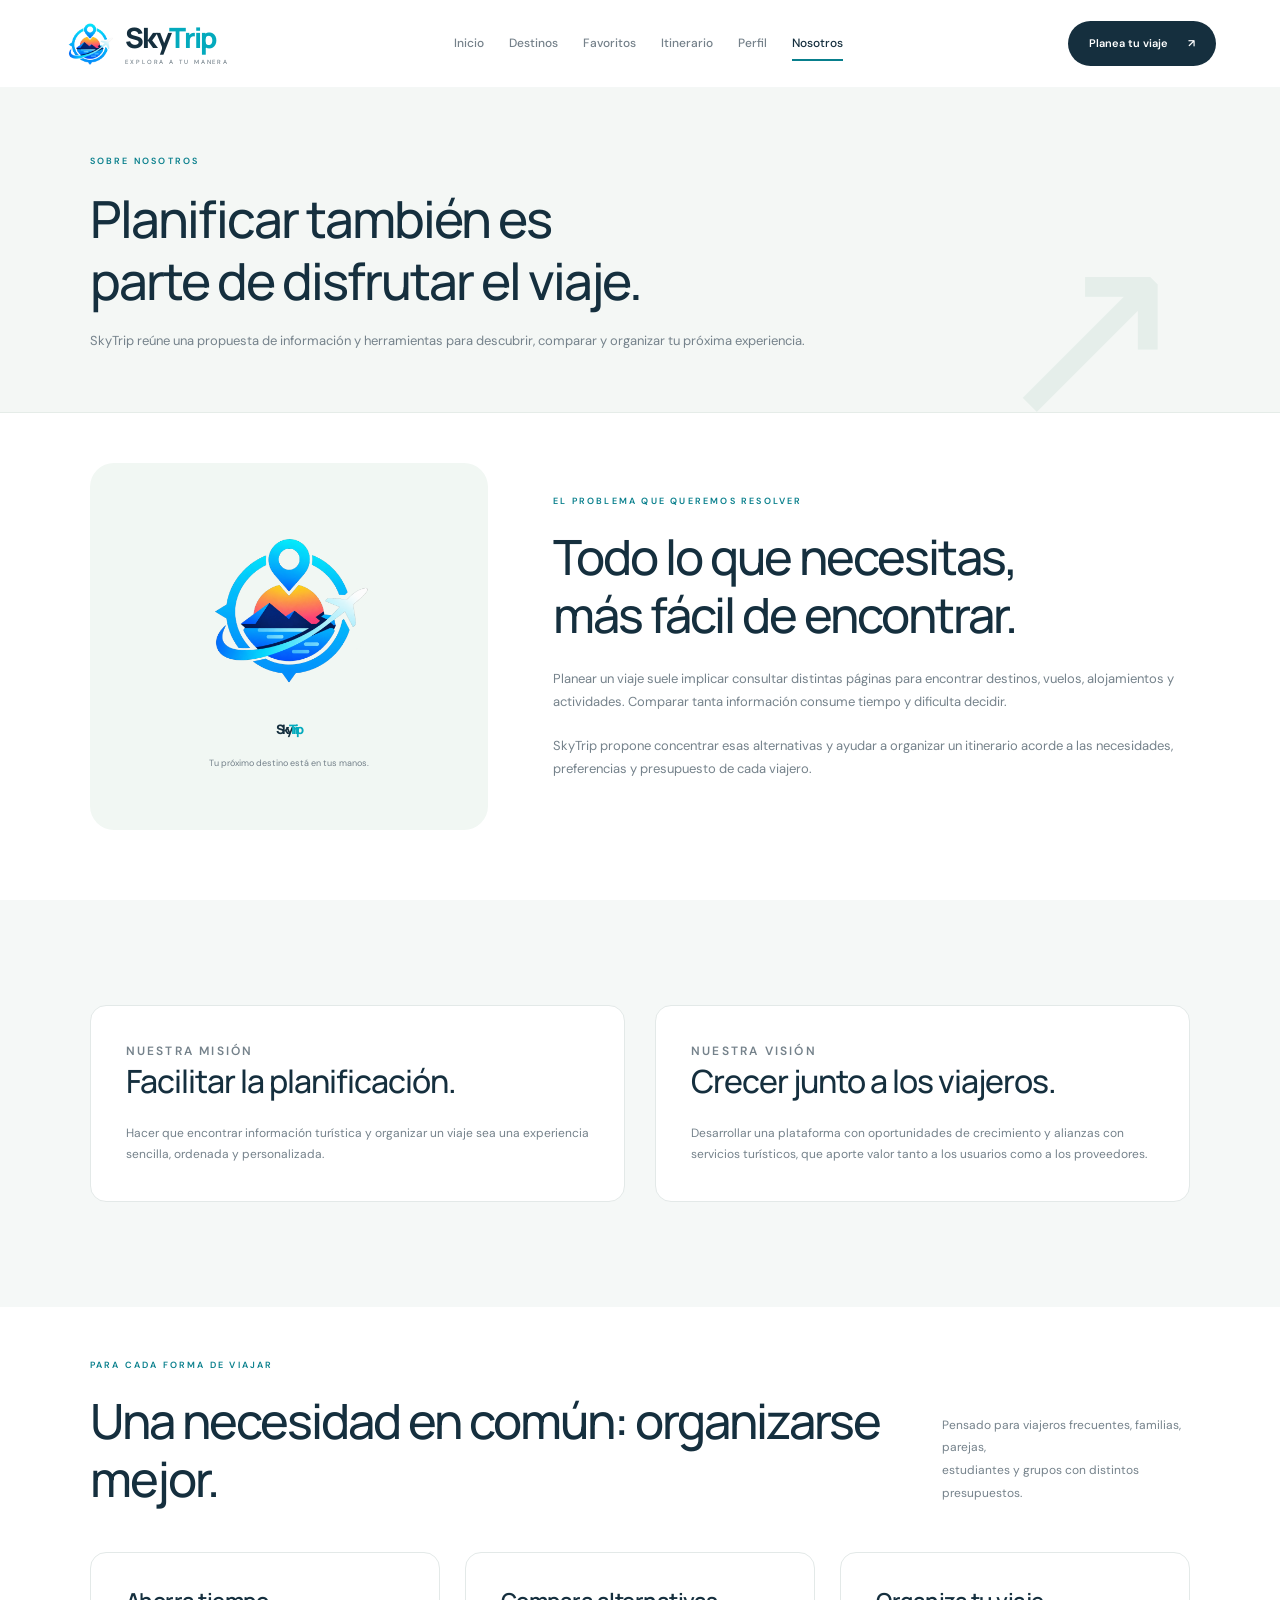
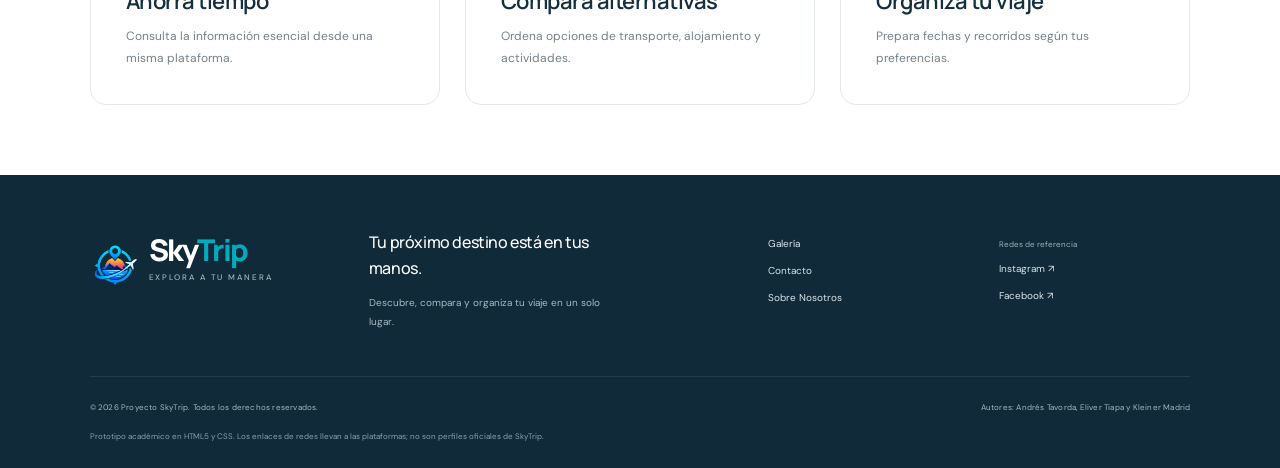
==== commit 588925dd: "Quitar seccion de etapa actual y equipo en acerca de" ====
--- a/acerca.html
+++ b/acerca.html
@@ -100,21 +100,7 @@
 </article>
 </div>
 </section>
-<section class="section project-stage">
-<div>
-<p class="eyebrow">ETAPA ACTUAL</p>
-<h2>La estructura de SkyTrip,<br>en HTML5 y CSS.</h2>
-<p>Esta entrega representa las siete pantallas propuestas: inicio, exploración, detalle de destino, favoritos, itinerario, perfil y acerca de.</p>
-<p>Incluye navegación, filtros por categoría con CSS, selección temporal de favoritos y formularios con validación HTML5. Reservas, búsquedas en vivo, precios, cuentas, alertas y guardado permanente se contemplan para una etapa posterior.</p>
-</div>
-<div class="credits-panel">
-<h3>Equipo del proyecto</h3>
-<p>Andrés Tavorda<br>Eliver Tiapa<br>Kleiner Madrid</p>
-<p>Ingeniería en Sistemas y Computación<br>Corporación Universitaria Latinoamericana (CUL)</p>
-<p>Electiva Disciplinar 1<br>Docente: Edgar Morillo Vergel</p>
-<a class="text-link" href="https://youtu.be/shBnPCukNRo" target="_blank" rel="noopener noreferrer">Sustentación del proyecto ↗</a>
-</div>
-</section>
+
 </main>
 <footer>
 <div class="footer-top">
